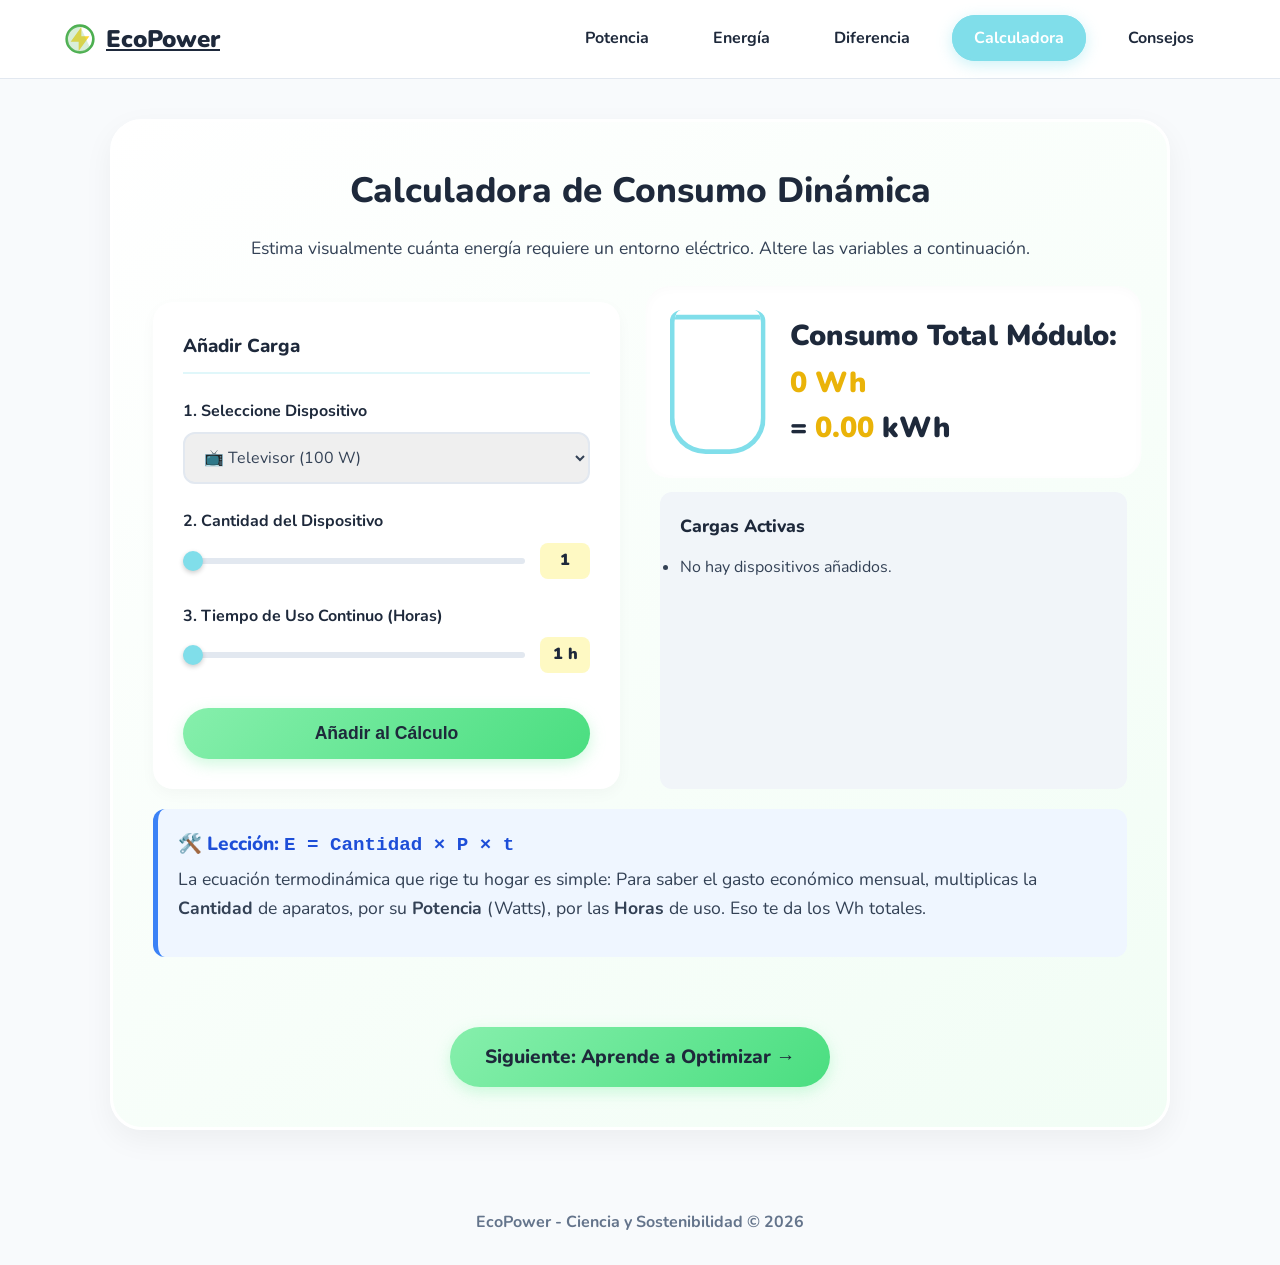
==== calculadora.html @ c9267c47 "Add files via upload" ====
<!DOCTYPE html>
<html lang="es">
<head>
    <meta charset="UTF-8">
    <meta name="viewport" content="width=device-width, initial-scale=1.0">
    <title>Calculadora Avanzada | EcoPower</title>
    <link rel="preconnect" href="https://fonts.googleapis.com">
    <link rel="preconnect" href="https://fonts.gstatic.com" crossorigin>
    <link href="https://fonts.googleapis.com/css2?family=Nunito:wght@400;700;900&display=swap" rel="stylesheet">
    <link rel="stylesheet" href="style.css">
</head>
<body class="sub-page">

    <header class="navbar-wrapper">
        <nav class="navbar solid-nav">
            <a href="index.html" class="logo">
                <svg width="32" height="32" viewBox="0 0 24 24" fill="none" xmlns="http://www.w3.org/2000/svg">
                    <path d="M12 22C17.5228 22 22 17.5228 22 12C22 6.47715 17.5228 2 12 2C6.47715 2 2 6.47715 2 12C2 17.5228 6.47715 22 12 22Z" stroke="#4CAF50" stroke-width="2"/>
                    <path d="M13 10V3L5 14H11V21L19 10H13Z" fill="#FDD835"/>
                    <path d="M12 2C6.477 2 2 6.477 2 12C2 17.523 6.477 22 12 22C15.01 22 17.71 20.67 19.55 18.52L12 2Z" fill="#81C784" fill-opacity="0.3"/>
                </svg>
                <span>EcoPower</span>
            </a>
            <ul class="nav-links">
                <li><a href="potencia.html">Potencia</a></li>
                <li><a href="energia.html">Energía</a></li>
                <li><a href="diferencias.html">Diferencia</a></li>
                <li><a href="calculadora.html" class="active">Calculadora</a></li>
                <li><a href="consejos.html">Consejos</a></li>
            </ul>
        </nav>
    </header>

    <main class="container expanded-page">
        <section class="bubble calculator-bubble advanced-calc">
            <div class="bubble-text full-width">
                <div class="calc-header">
                    <h2>Calculadora de Consumo Dinámica</h2>
                    <p>Estima visualmente cuánta energía requiere un entorno eléctrico. Altere las variables a continuación.</p>
                </div>

                <div class="calc-grid">
                    <!-- Formulario Interactivo -->
                    <div class="calc-form-container">
                        <h3>Añadir Carga</h3>
                        <form id="calcForm" class="calc-form">
                            <div class="form-group">
                                <label for="applianceSelect">1. Seleccione Dispositivo</label>
                                <select id="applianceSelect">
                                    <option value="100" data-name="Televisor" data-icon="📺">📺 Televisor (100 W)</option>
                                    <option value="400" data-name="Consola Videojuegos" data-icon="🎮">🎮 Consola Videojuegos (400 W)</option>
                                    <option value="150" data-name="Refrigerador" data-icon="❄️">❄️ Refrigerador (150 W)</option>
                                    <option value="10" data-name="Foco LED" data-icon="💡">💡 Foco LED (10 W)</option>
                                    <option value="custom" data-name="Personalizado" data-icon="⚙️">⚙️ Personalizado...</option>
                                </select>
                            </div>

                            <div class="form-group custom-power-group" id="customPowerGroup" style="display: none;">
                                <label for="customPower">Potencia Personalizada (W)</label>
                                <input type="number" id="customPower" value="50" min="1" max="10000">
                            </div>

                            <div class="form-group">
                                <label for="qtyInput">2. Cantidad del Dispositivo</label>
                                <div class="slider-group">
                                    <input type="range" id="qtyInput" min="1" max="20" value="1">
                                    <span id="qtyVal" class="val-display">1</span>
                                </div>
                            </div>

                            <div class="form-group">
                                <label for="hoursInput">3. Tiempo de Uso Continuo (Horas)</label>
                                <div class="slider-group">
                                    <input type="range" id="hoursInput" min="1" max="24" value="1">
                                    <span id="hoursVal" class="val-display">1 h</span>
                                </div>
                            </div>

                            <button type="button" id="addLoadBtn" class="btn-primary full-btn">Añadir al Cálculo</button>
                        </form>
                    </div>

                    <!-- Visualización del Consumo -->
                    <div class="calc-result-container">
                        <div class="jar-container v2-jar">
                            <div class="jar">
                                <div class="jar-fill" id="advJarFill"></div>
                                <div class="jar-particles" id="jarParticles"></div>
                            </div>
                            <div class="jar-label">
                                Consumo Total Módulo:<br>
                                <span class="huge-number"><span id="advTotalEnergy">0</span> Wh</span>
                                <div class="kwh-conversion">= <span id="kwhValue">0.00</span> kWh</div>
                            </div>
                        </div>

                        <div class="load-list-container">
                            <h4>Cargas Activas</h4>
                            <ul id="loadList" class="load-list">
                                <!-- JS Injects here -->
                                <li class="empty-list">No hay dispositivos añadidos.</li>
                            </ul>
                            <button id="clearBtn" class="btn-secondary small-btn" style="display:none;">Limpiar Todo</button>
                        </div>
                    </div>
                </div>

                <div class="engineer-trick">
                    <h3>🛠️ Lección: <code>E = Cantidad × P × t</code></h3>
                    <p>La ecuación termodinámica que rige tu hogar es simple: Para saber el gasto económico mensual, multiplicas la <strong>Cantidad</strong> de aparatos, por su <strong>Potencia</strong> (Watts), por las <strong>Horas</strong> de uso. Eso te da los Wh totales.</p>
                </div>
            </div>
            
            <div class="bubble-text full-width center-text" style="margin-top: 30px;">
                <a href="consejos.html" class="btn-primary">Siguiente: Aprende a Optimizar →</a>
            </div>
        </section>
    </main>

    <footer>
        <p>EcoPower - Ciencia y Sostenibilidad &copy; 2026</p>
    </footer>

    <script src="script.js"></script>
</body>
</html>
---- style.css ----
:root {
    /* Color Palette - Fresh, clean, "chill" */
    --color-primary-light: #e0f7fa; /* Light Cyan */
    --color-primary: #80deea;      /* Cyan */
    --color-secondary-light: #f0fdf4; /* Mint Green light */
    --color-secondary: #86efac;    /* Mint Green */
    --color-accent-light: #fef9c3;   /* Soft Cream Yellow */
    --color-accent: #fde047;       /* Yellow */
    --color-background: #f8fafc;   /* Very light grey blue */
    --color-surface: #ffffff;      /* Clean White */
    
    --color-text-main: #334155;    /* Slate Dark */
    --color-text-light: #64748b;   /* Slate Light */
    --color-heading: #1e293b;      /* Slate Very Dark */

    /* UI Tokens */
    --border-radius-lg: 32px;
    --border-radius-md: 20px;
    --border-radius-sm: 12px;
    --shadow-soft: 0 10px 30px rgba(0,0,0,0.05);
    --shadow-hover: 0 15px 40px rgba(0,0,0,0.1);
    --transition-smooth: all 0.3s cubic-bezier(0.25, 0.8, 0.25, 1);
}

* {
    margin: 0;
    padding: 0;
    box-sizing: border-box;
}

html {
    scroll-behavior: smooth;
}

body {
    font-family: 'Nunito', sans-serif;
    background-color: var(--color-background);
    color: var(--color-text-main);
    line-height: 1.6;
    overflow-x: hidden;
}

h1, h2, h3, h4 {
    color: var(--color-heading);
    font-weight: 800;
}

/* =========================================
   Header & Hero Section
========================================= */
.hero {
    position: relative;
    min-height: 70vh;
    background-image: url('assets/hero_bg_1772921007928.png');
    background-size: cover;
    background-position: center bottom;
    display: flex;
    flex-direction: column;
}

/* Soft twilight overlay to make text readable */
.hero::before {
    content: '';
    position: absolute;
    top: 0; left: 0; width: 100%; height: 100%;
    background: linear-gradient(180deg, rgba(224, 247, 250, 0.5) 0%, rgba(248, 250, 252, 1) 100%);
    pointer-events: none;
}

.navbar {
    position: relative;
    z-index: 10;
    display: flex;
    justify-content: space-between;
    align-items: center;
    padding: 20px 5%;
    background: rgba(255, 255, 255, 0.7);
    backdrop-filter: blur(10px);
    -webkit-backdrop-filter: blur(10px);
    border-bottom: 2px solid rgba(255,255,255,0.5);
}

.logo {
    display: flex;
    align-items: center;
    gap: 10px;
    font-size: 1.5rem;
    font-weight: 900;
    color: var(--color-heading);
}

.nav-links {
    list-style: none;
    display: flex;
    gap: 20px;
}

.nav-links li a {
    text-decoration: none;
    color: var(--color-heading);
    font-weight: 700;
    transition: var(--transition-smooth);
    padding: 10px 20px;
    border-radius: 50px;
    background-color: transparent;
    border: 2px solid transparent;
}

.nav-links li a:hover {
    background-color: var(--color-primary-light);
    color: var(--color-primary);
    border-color: var(--color-primary-light);
    box-shadow: 0 4px 10px rgba(0,0,0,0.05);
}

.hero-content {
    position: relative;
    z-index: 10;
    flex: 1;
    display: flex;
    flex-direction: column;
    justify-content: center;
    align-items: center;
    text-align: center;
    padding: 0 20px;
    margin-top: -50px;
}

.hero-content h1 {
    font-size: 3.5rem;
    color: var(--color-heading);
    margin-bottom: 15px;
    text-shadow: 0 2px 10px rgba(255,255,255,0.8);
}

.hero-content p {
    font-size: 1.2rem;
    font-weight: 600;
    color: var(--color-text-main);
    max-width: 600px;
    margin-bottom: 30px;
}

.btn-primary {
    display: inline-block;
    padding: 15px 35px;
    background: linear-gradient(135deg, var(--color-secondary), #4ade80);
    color: var(--color-heading);
    font-size: 1.2rem;
    font-weight: 800;
    text-decoration: none;
    border-radius: 50px;
    box-shadow: 0 5px 15px rgba(134, 239, 172, 0.4);
    transition: var(--transition-smooth);
}

.btn-primary:hover {
    transform: translateY(-3px);
    box-shadow: 0 8px 25px rgba(134, 239, 172, 0.6);
}

/* =========================================
   Main Container & Bubbles
========================================= */
.container {
    max-width: 1100px;
    margin: -50px auto 50px;
    padding: 0 20px;
    position: relative;
    z-index: 10;
    display: flex;
    flex-direction: column;
    gap: 40px;
}

.bubble {
    background: rgba(255, 255, 255, 0.85);
    backdrop-filter: blur(15px);
    -webkit-backdrop-filter: blur(15px);
    border: 3px solid rgba(255,255,255,1);
    border-radius: var(--border-radius-lg);
    padding: 40px;
    display: flex;
    align-items: center;
    gap: 40px;
    box-shadow: var(--shadow-soft);
    transition: var(--transition-smooth);
}

.bubble:hover {
    transform: translateY(-5px);
    box-shadow: var(--shadow-hover);
}

.bubble.reverse {
    flex-direction: row-reverse;
}

.bubble-img {
    flex: 1;
    display: flex;
    justify-content: center;
    align-items: center;
}

.bubble-img img {
    max-width: 100%;
    height: auto;
    border-radius: var(--border-radius-md);
    animation: float 6s ease-in-out infinite;
}

.bubble-img.inline-hero-img img {
    animation: float 7s ease-in-out infinite reverse;
}

.bubble-text {
    flex: 1.5;
}

.bubble-text.full-width {
    flex: 100%;
}

.bubble-text h2 {
    font-size: 2.2rem;
    margin-bottom: 15px;
    position: relative;
    display: inline-block;
}

.pill-badge {
    display: inline-block;
    background-color: var(--color-primary-light);
    color: var(--color-primary);
    padding: 5px 15px;
    border-radius: 20px;
    font-size: 0.9rem;
    font-weight: 800;
    margin-bottom: 15px;
}

.bubble-text p {
    font-size: 1.1rem;
    margin-bottom: 15px;
}

.info-box {
    background-color: var(--color-accent-light);
    border-left: 5px solid var(--color-accent);
    padding: 15px 20px;
    border-radius: 0 var(--border-radius-sm) var(--border-radius-sm) 0;
    margin-top: 20px;
}

.info-box p {
    margin-bottom: 5px;
}

.info-box p:last-child {
    margin-bottom: 0;
}

.center-text {
    text-align: center;
}

/* =========================================
   Split Panel (Diferencia)
========================================= */
.split-panel {
    display: flex;
    align-items: center;
    justify-content: space-between;
    gap: 20px;
    width: 100%;
    margin-top: 20px;
    background: #fff;
    padding: 30px;
    border-radius: var(--border-radius-md);
    box-shadow: inset 0 2px 10px rgba(0,0,0,0.02);
}

.split-side {
    flex: 1;
    text-align: center;
}

.split-side h3 {
    color: #3b82f6; /* Blue for speed/power */
}

.split-side:last-child h3 {
    color: #f59e0b; /* Amber/Orange for Capacity */
}

.split-image {
    flex: 1.5;
    display: flex;
    justify-content: center;
}

.split-image img {
    max-width: 100%;
    border-radius: var(--border-radius-md);
}


/* =========================================
   Calculator Interactive Section
========================================= */
.calculator-bubble {
    background: linear-gradient(145deg, rgba(255,255,255,0.9), rgba(240, 253, 244, 0.9));
}

.appliance-selector {
    display: flex;
    flex-wrap: wrap;
    gap: 10px;
    margin: 20px 0;
}

.app-btn {
    padding: 10px 20px;
    border: none;
    border-radius: 20px;
    background-color: var(--color-surface);
    color: var(--color-heading);
    font-weight: 700;
    font-size: 1rem;
    cursor: pointer;
    box-shadow: 0 4px 10px rgba(0,0,0,0.05);
    transition: var(--transition-smooth);
    font-family: inherit;
}

.app-btn:hover {
    background-color: var(--color-accent-light);
    transform: translateY(-2px);
    box-shadow: 0 6px 15px rgba(0,0,0,0.1);
}

.app-btn:active {
    transform: translateY(1px);
}

.jar-container {
    display: flex;
    align-items: center;
    gap: 20px;
    margin: 30px 0;
    padding: 20px;
    background: var(--color-surface);
    border-radius: var(--border-radius-md);
    box-shadow: inset 0 2px 10px rgba(0,0,0,0.02);
}

.jar {
    width: 80px;
    height: 120px;
    border: 4px solid var(--color-primary);
    border-radius: 10px 10px 30px 30px;
    border-top: none;
    position: relative;
    overflow: hidden;
    background: rgba(255,255,255,0.5);
}

.jar::before {
    content: '';
    position: absolute;
    top: -10px; left: -10px; right: -10px; height: 10px;
    border: 4px solid var(--color-primary);
    border-radius: 5px;
    background: var(--color-surface);
}

.jar-fill {
    position: absolute;
    bottom: 0;
    left: 0; width: 100%;
    height: 0%; /* Dynamic fill */
    background: linear-gradient(0deg, var(--color-accent) 0%, #fde047 100%);
    transition: height 0.5s cubic-bezier(0.175, 0.885, 0.32, 1.275);
}

.jar-label {
    font-size: 1.5rem;
    font-weight: 900;
    color: var(--color-heading);
}

.jar-label span {
    color: #eab308;
}

.engineer-trick {
    background: #eff6ff;
    padding: 20px;
    border-radius: var(--border-radius-sm);
    border-left: 5px solid #3b82f6;
    margin-top: 20px;
}

.engineer-trick h3 {
    margin-bottom: 5px;
    font-size: 1.2rem;
    color: #1d4ed8;
}

/* =========================================
   Missions List
========================================= */
.mission-list {
    list-style: none;
    display: flex;
    flex-direction: column;
    gap: 15px;
    margin-top: 20px;
}

.mission-item {
    display: flex;
    gap: 15px;
    background: var(--color-surface);
    padding: 15px 20px;
    border-radius: var(--border-radius-sm);
    box-shadow: 0 2px 10px rgba(0,0,0,0.03);
    transition: var(--transition-smooth);
}

.mission-item:hover {
    transform: translateX(5px);
    box-shadow: 0 5px 15px rgba(0,0,0,0.06);
}

.mission-icon {
    font-size: 2rem;
    display: flex;
    align-items: center;
    justify-content: center;
}

.mission-content h4 {
    font-size: 1.1rem;
    margin-bottom: 2px;
}

.mission-content p {
    font-size: 0.95rem;
    margin-bottom: 5px;
    color: var(--color-text-light);
}

.reward {
    display: inline-block;
    font-size: 0.85rem;
    font-weight: 800;
    color: #10b981;
    background: var(--color-secondary-light);
    padding: 3px 10px;
    border-radius: 10px;
}

/* =========================================
   Footer
========================================= */
footer {
    text-align: center;
    padding: 30px;
    color: var(--color-text-light);
    font-weight: 700;
}

/* =========================================
   Animations & Keyframes
========================================= */
@keyframes float {
    0% { transform: translateY(0px); }
    50% { transform: translateY(-15px); }
    100% { transform: translateY(0px); }
}

/* Floating Coin Animation */
.coin-anim {
    position: absolute;
    font-size: 1.5rem;
    font-weight: bold;
    color: #eab308;
    pointer-events: none;
    animation: floatUp 1s cubic-bezier(0.175, 0.885, 0.32, 1.275) forwards;
    z-index: 100;
}

@keyframes floatUp {
    0% { transform: translateY(0) scale(0.5); opacity: 0; }
    20% { opacity: 1; transform: scale(1.2); }
    80% { opacity: 1; }
    100% { transform: translateY(-80px) scale(1); opacity: 0; }
}

/* =========================================
   Responsive Design (Mobile First adjustments)
========================================= */
@media (max-width: 900px) {
    .bubble, .bubble.reverse {
        flex-direction: column;
        text-align: center;
        padding: 30px 20px;
    }

    .info-box {
        text-align: left;
    }

    .hero-content h1 {
        font-size: 2.5rem;
    }

    .navbar {
        flex-direction: column;
        gap: 15px;
        padding: 15px;
    }

    .nav-links {
        flex-wrap: wrap;
        justify-content: center;
    }

    .split-panel {
        flex-direction: column;
    }
}



/* =========================================
   V2: Multi-Page Specific Styles & Overrides
========================================= */

/* Hero adjustments for Home intro */
.small-hero {
    min-height: 40vh;
    justify-content: center;
}

.small-hero .hero-content {
    margin-top: 20px;
}

.small-hero h1 {
    font-size: 3rem;
}

/* Introduction Card */
.intro-card {
    text-align: center;
    max-width: 800px;
    margin: -40px auto 40px;
}

.intro-card p {
    font-size: 1.15rem;
    color: var(--color-text-main);
}

/* Feature Grid for Home Page navigation */
.module-grid {
    display: grid;
    grid-template-columns: repeat(auto-fit, minmax(300px, 1fr));
    gap: 30px;
    margin-bottom: 50px;
}

.module-card {
    background: var(--color-surface);
    border-radius: var(--border-radius-md);
    padding: 30px;
    text-decoration: none;
    color: var(--color-text-main);
    box-shadow: var(--shadow-soft);
    transition: var(--transition-smooth);
    display: flex;
    flex-direction: column;
    align-items: center;
    text-align: center;
    border: 2px solid transparent;
}

.module-card:hover {
    transform: translateY(-8px);
    box-shadow: var(--shadow-hover);
    border-color: var(--color-primary);
}

.module-card.feature {
    background: linear-gradient(145deg, var(--color-surface), var(--color-secondary-light));
    border-color: var(--color-secondary);
}

.card-img {
    margin-bottom: 20px;
    height: 120px;
    display: flex;
    align-items: center;
    justify-content: center;
}

.card-img img {
    max-height: 100%;
    max-width: 100%;
    object-fit: contain;
    transition: transform 0.3s ease;
}

.module-card:hover .card-img img {
    transform: scale(1.1);
}

.module-card h3 {
    margin-bottom: 10px;
    color: var(--color-heading);
}

/* Solid Navbar for Subpages */
.solid-nav {
    background: var(--color-surface);
    border-bottom: 1px solid #e2e8f0;
    position: sticky;
    top: 0;
}

.nav-links li a.active {
    background-color: var(--color-primary);
    color: var(--color-surface);
    border-color: var(--color-primary);
    box-shadow: 0 4px 15px rgba(128, 222, 234, 0.4);
}

/* Expanded Page Bubble Layout */
.expanded-page {
    margin-top: 40px;
}

.giant-bubble {
    padding: 60px;
}

.large-text {
    font-size: 1.25rem;
    line-height: 1.8;
}

.detail-box {
    margin-top: 30px;
}

.hero-scale img {
    animation: none;
    transform: scale(1.1);
    box-shadow: 0 20px 40px rgba(0,0,0,0.1);
}

/* Split Panel Specifics for Diferencias */
.full-split {
    margin-top: 40px;
    display: grid;
    grid-template-columns: 1fr 1fr 1fr;
    gap: 30px;
    align-items: stretch;
}

.logic-side {
    padding: 30px;
    background: var(--color-background);
    border-radius: var(--border-radius-sm);
    display: flex;
    flex-direction: column;
    box-shadow: 0 4px 10px rgba(0,0,0,0.03);
}

.logic-img {
    display: flex;
    align-items: center;
    justify-content: center;
}

.logic-img img {
    max-width: 100%;
    object-fit: contain;
    animation: float 6s ease-in-out infinite;
}

.icon-wrap {
    font-size: 3rem;
    margin-bottom: 15px;
}

.fast-facts {
    margin-top: 15px;
    text-align: left;
    list-style-type: none;
    padding: 15px;
    background: rgba(255,255,255,0.7);
    border-radius: var(--border-radius-sm);
    flex-grow: 1;
}

.fast-facts li {
    margin-bottom: 10px;
    font-size: 0.95rem;
}

.fast-facts code {
    background: #e2e8f0;
    padding: 2px 6px;
    border-radius: 4px;
    font-weight: bold;
    color: var(--color-heading);
}

/* Advanced Calculator Form Styles */
.advanced-calc {
    flex-direction: column;
}

.calc-header {
    text-align: center;
    margin-bottom: 40px;
}

.calc-grid {
    display: grid;
    grid-template-columns: 1fr 1fr;
    gap: 40px;
    width: 100%;
}

.calc-form-container {
    background: var(--color-surface);
    padding: 30px;
    border-radius: var(--border-radius-md);
    box-shadow: 0 5px 15px rgba(0,0,0,0.03);
}

.calc-form-container h3 {
    margin-bottom: 25px;
    padding-bottom: 10px;
    border-bottom: 2px solid var(--color-primary-light);
}

.form-group {
    margin-bottom: 25px;
}

.form-group label {
    display: block;
    margin-bottom: 8px;
    font-weight: 700;
    color: var(--color-heading);
}

select, input[type="number"] {
    width: 100%;
    padding: 12px 15px;
    border: 2px solid #e2e8f0;
    border-radius: var(--border-radius-sm);
    font-family: inherit;
    font-size: 1rem;
    color: var(--color-text-main);
    transition: var(--transition-smooth);
}

select:focus, input[type="number"]:focus {
    outline: none;
    border-color: var(--color-primary);
    box-shadow: 0 0 0 3px var(--color-primary-light);
}

.slider-group {
    display: flex;
    align-items: center;
    gap: 15px;
}

input[type="range"] {
    flex: 1;
    height: 6px;
    background: #e2e8f0;
    border-radius: 3px;
    outline: none;
    -webkit-appearance: none;
}

input[type="range"]::-webkit-slider-thumb {
    -webkit-appearance: none;
    width: 20px;
    height: 20px;
    border-radius: 50%;
    background: var(--color-primary);
    cursor: pointer;
    box-shadow: 0 2px 5px rgba(0,0,0,0.2);
}

.val-display {
    min-width: 50px;
    text-align: center;
    font-weight: 900;
    background: var(--color-accent-light);
    padding: 5px 10px;
    border-radius: 8px;
    color: var(--color-heading);
}

.full-btn {
    width: 100%;
    margin-top: 10px;
    border: none;
    cursor: pointer;
    padding: 15px;
    font-size: 1.1rem;
}

/* Results Area */
.calc-result-container {
    display: flex;
    flex-direction: column;
    gap: 30px;
}

.v2-jar {
    margin: 0;
    align-self: center;
    transform: scale(1.2);
}

.v2-jar.danger-jar {
    border-color: #ef4444;
}
.v2-jar.danger-jar::before {
    border-color: #ef4444;
}

.v2-total-box {
    background: var(--color-heading);
    color: var(--color-surface);
    padding: 20px;
    border-radius: var(--border-radius-md);
    text-align: center;
}

.v2-total-box h4 {
    color: var(--color-surface);
    margin-bottom: 5px;
}

.v2-total-box span {
    font-size: 2.5rem;
    font-weight: 900;
    color: var(--color-primary);
}

.v2-total-box .kwh-hint {
    font-size: 0.9rem;
    color: var(--color-text-light);
    display: block;
}

.load-list-container {
    background: #f1f5f9;
    padding: 20px;
    border-radius: var(--border-radius-sm);
    flex-grow: 1;
}

.load-list-container h4 {
    margin-bottom: 15px;
    font-size: 1.1rem;
}

#active-loads {
    list-style: none;
    margin-bottom: 15px;
}

#active-loads li {
    background: var(--color-surface);
    padding: 10px 15px;
    border-radius: 8px;
    margin-bottom: 10px;
    font-size: 0.9rem;
    display: flex;
    justify-content: space-between;
    align-items: center;
    border-left: 3px solid var(--color-primary);
    box-shadow: 0 2px 5px rgba(0,0,0,0.02);
}

.btn-secondary {
    background: #e2e8f0;
    color: var(--color-heading);
    border: none;
    padding: 8px 15px;
    border-radius: 20px;
    cursor: pointer;
    font-weight: 700;
    transition: var(--transition-smooth);
    font-size: 0.9rem;
}

.btn-secondary:hover {
    background: #cbd5e1;
}

@media (max-width: 900px) {
    .calc-grid {
        grid-template-columns: 1fr;
    }

    .full-split {
        grid-template-columns: 1fr;
    }
}
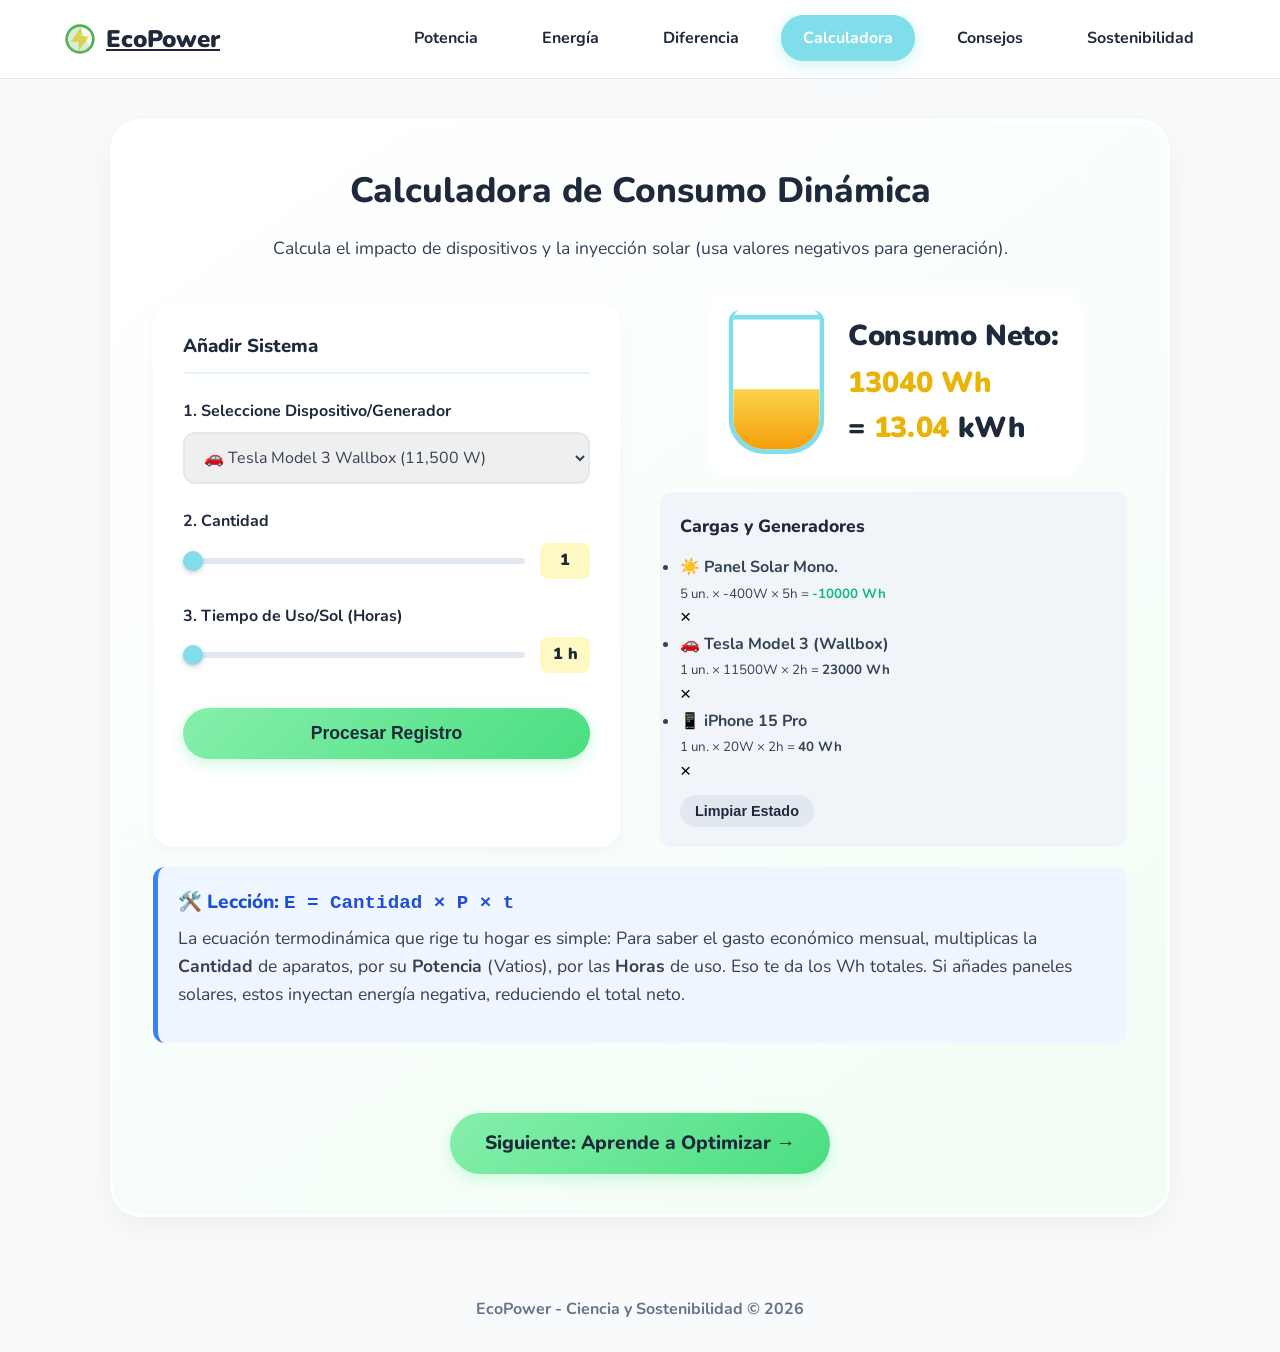
==== commit ade943aa: "Update calculadora.html" ====
--- a/calculadora.html
+++ b/calculadora.html
@@ -27,6 +27,7 @@
                 <li><a href="diferencias.html">Diferencia</a></li>
                 <li><a href="calculadora.html" class="active">Calculadora</a></li>
                 <li><a href="consejos.html">Consejos</a></li>
+                <li><a href="sostenibilidad.html">Sostenibilidad</a></li>
             </ul>
         </nav>
     </header>
@@ -36,32 +37,32 @@
             <div class="bubble-text full-width">
                 <div class="calc-header">
                     <h2>Calculadora de Consumo Dinámica</h2>
-                    <p>Estima visualmente cuánta energía requiere un entorno eléctrico. Altere las variables a continuación.</p>
+                    <p>Calcula el impacto de dispositivos y la inyección solar (usa valores negativos para generación).</p>
                 </div>
 
                 <div class="calc-grid">
-                    <!-- Formulario Interactivo -->
                     <div class="calc-form-container">
-                        <h3>Añadir Carga</h3>
+                        <h3>Añadir Sistema</h3>
                         <form id="calcForm" class="calc-form">
                             <div class="form-group">
-                                <label for="applianceSelect">1. Seleccione Dispositivo</label>
+                                <label for="applianceSelect">1. Seleccione Dispositivo/Generador</label>
                                 <select id="applianceSelect">
-                                    <option value="100" data-name="Televisor" data-icon="📺">📺 Televisor (100 W)</option>
-                                    <option value="400" data-name="Consola Videojuegos" data-icon="🎮">🎮 Consola Videojuegos (400 W)</option>
-                                    <option value="150" data-name="Refrigerador" data-icon="❄️">❄️ Refrigerador (150 W)</option>
-                                    <option value="10" data-name="Foco LED" data-icon="💡">💡 Foco LED (10 W)</option>
+                                    <option value="11500" data-name="Tesla Model 3 (Wallbox)" data-icon="🚗">🚗 Tesla Model 3 Wallbox (11,500 W)</option>
+                                    <option value="20" data-name="iPhone 15 Pro" data-icon="📱">📱 iPhone 15 Pro (20 W)</option>
+                                    <option value="-400" data-name="Panel Solar Monocristalino" data-icon="☀️">☀️ Panel Solar Generación (-400 W)</option>
+                                    <option value="150" data-name="Refrigerador LG Inverter" data-icon="❄️">❄️ Refrigerador Inverter (150 W)</option>
+                                    <option value="10" data-name="Foco LED Philips" data-icon="💡">💡 Foco LED (10 W)</option>
                                     <option value="custom" data-name="Personalizado" data-icon="⚙️">⚙️ Personalizado...</option>
                                 </select>
                             </div>
 
                             <div class="form-group custom-power-group" id="customPowerGroup" style="display: none;">
-                                <label for="customPower">Potencia Personalizada (W)</label>
-                                <input type="number" id="customPower" value="50" min="1" max="10000">
+                                <label for="customPower">Potencia Personalizada (Vatios) - Usa negativos para generación</label>
+                                <input type="number" id="customPower" value="50" max="100000">
                             </div>
 
                             <div class="form-group">
-                                <label for="qtyInput">2. Cantidad del Dispositivo</label>
+                                <label for="qtyInput">2. Cantidad</label>
                                 <div class="slider-group">
                                     <input type="range" id="qtyInput" min="1" max="20" value="1">
                                     <span id="qtyVal" class="val-display">1</span>
@@ -69,18 +70,17 @@
                             </div>
 
                             <div class="form-group">
-                                <label for="hoursInput">3. Tiempo de Uso Continuo (Horas)</label>
+                                <label for="hoursInput">3. Tiempo de Uso/Sol (Horas)</label>
                                 <div class="slider-group">
                                     <input type="range" id="hoursInput" min="1" max="24" value="1">
                                     <span id="hoursVal" class="val-display">1 h</span>
                                 </div>
                             </div>
 
-                            <button type="button" id="addLoadBtn" class="btn-primary full-btn">Añadir al Cálculo</button>
+                            <button type="button" id="addLoadBtn" class="btn-primary full-btn">Procesar Registro</button>
                         </form>
                     </div>
 
-                    <!-- Visualización del Consumo -->
                     <div class="calc-result-container">
                         <div class="jar-container v2-jar">
                             <div class="jar">
@@ -88,26 +88,25 @@
                                 <div class="jar-particles" id="jarParticles"></div>
                             </div>
                             <div class="jar-label">
-                                Consumo Total Módulo:<br>
+                                Consumo Neto:<br>
                                 <span class="huge-number"><span id="advTotalEnergy">0</span> Wh</span>
                                 <div class="kwh-conversion">= <span id="kwhValue">0.00</span> kWh</div>
                             </div>
                         </div>
 
                         <div class="load-list-container">
-                            <h4>Cargas Activas</h4>
+                            <h4>Cargas y Generadores</h4>
                             <ul id="loadList" class="load-list">
-                                <!-- JS Injects here -->
-                                <li class="empty-list">No hay dispositivos añadidos.</li>
+                                <li class="empty-list">No hay sistemas añadidos.</li>
                             </ul>
-                            <button id="clearBtn" class="btn-secondary small-btn" style="display:none;">Limpiar Todo</button>
+                            <button id="clearBtn" class="btn-secondary small-btn" style="display:none; margin-top: 10px;">Limpiar Estado</button>
                         </div>
                     </div>
                 </div>
 
                 <div class="engineer-trick">
                     <h3>🛠️ Lección: <code>E = Cantidad × P × t</code></h3>
-                    <p>La ecuación termodinámica que rige tu hogar es simple: Para saber el gasto económico mensual, multiplicas la <strong>Cantidad</strong> de aparatos, por su <strong>Potencia</strong> (Watts), por las <strong>Horas</strong> de uso. Eso te da los Wh totales.</p>
+                    <p>La ecuación termodinámica que rige tu hogar es simple: Para saber el gasto económico mensual, multiplicas la <strong>Cantidad</strong> de aparatos, por su <strong>Potencia</strong> (Vatios), por las <strong>Horas</strong> de uso. Eso te da los Wh totales. Si añades paneles solares, estos inyectan energía negativa, reduciendo el total neto.</p>
                 </div>
             </div>
             
